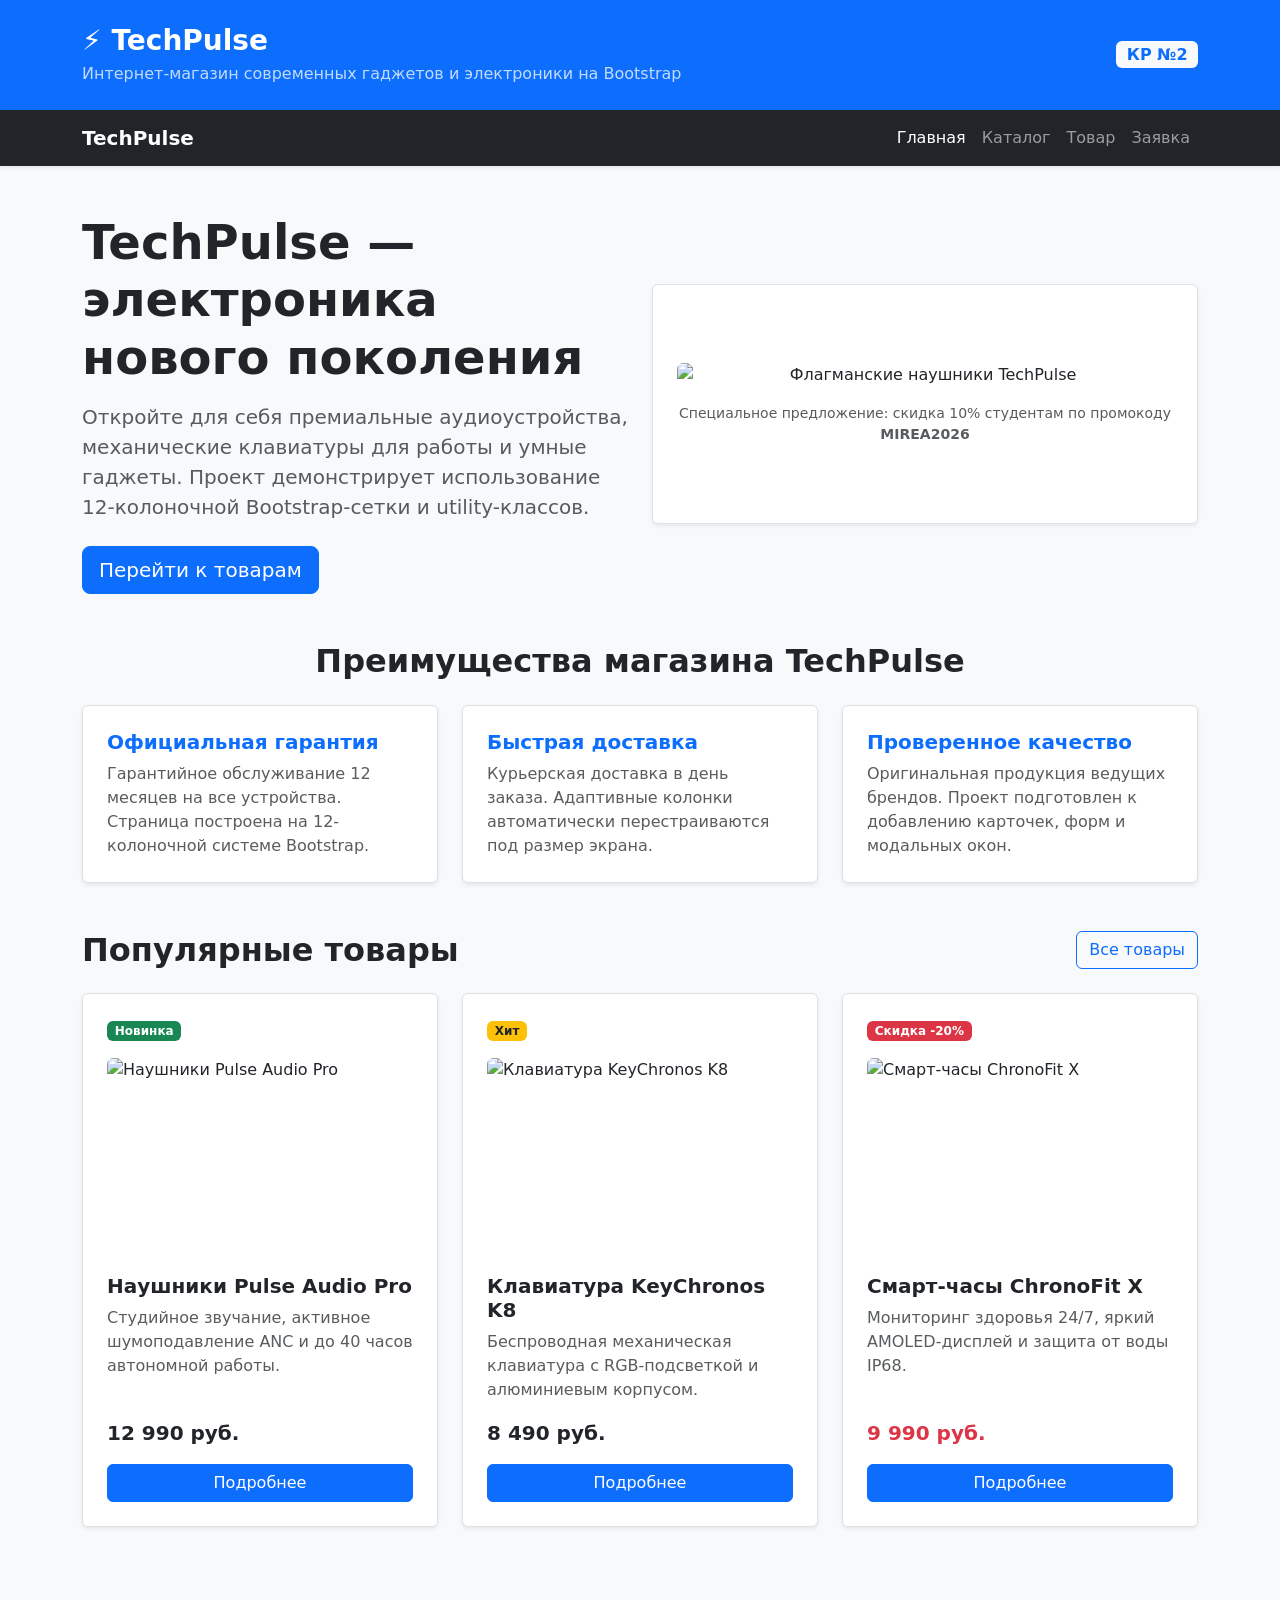
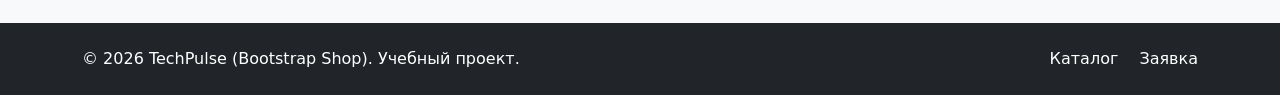
==== index.html @ ae02d6cd "feat: create Bootstrap grid homepage" ====
<!doctype html>
<html lang="ru">
  <head>
    <meta charset="UTF-8" />
    <meta name="viewport" content="width=device-width, initial-scale=1.0" />
    <meta
      name="description"
      content="Главная страница интернет-магазина гаджетов и электроники TechPulse на Bootstrap."
    />
    <title>Главная — TechPulse (Bootstrap Shop)</title>
    <!-- Подключение Bootstrap CSS через CDN -->
    <link
      href="https://cdn.jsdelivr.net/npm/bootstrap@5.3.3/dist/css/bootstrap.min.css"
      rel="stylesheet"
    />
    <!-- Подключение собственного файла стилей ПОСЛЕ Bootstrap -->
    <link rel="stylesheet" href="css/custom.css" />
  </head>
  <body class="d-flex flex-column bg-light">
    <!-- Шапка страницы (Этап 4) -->
    <header class="bg-primary text-white py-4">
      <div class="container">
        <div class="row align-items-center">
          <div class="col-12 col-md-8">
            <h1 class="h3 mb-1 fw-bold">⚡ TechPulse</h1>
            <p class="mb-0 opacity-75">
              Интернет-магазин современных гаджетов и электроники на Bootstrap
            </p>
          </div>
          <div class="col-12 col-md-4 text-md-end mt-3 mt-md-0">
            <span class="badge bg-light text-primary fs-6"> КР №2 </span>
          </div>
        </div>
      </div>
    </header>

    <!-- Навигация Bootstrap (Этап 5) -->
    <nav
      class="navbar navbar-expand-lg navbar-dark bg-dark sticky-top shadow-sm"
    >
      <div class="container">
        <a class="navbar-brand fw-bold" href="index.html">TechPulse</a>
        <button
          class="navbar-toggler"
          type="button"
          data-bs-toggle="collapse"
          data-bs-target="#mainNavbar"
          aria-controls="mainNavbar"
          aria-expanded="false"
          aria-label="Переключить навигацию"
        >
          <span class="navbar-toggler-icon"></span>
        </button>
        <div class="collapse navbar-collapse" id="mainNavbar">
          <ul class="navbar-nav ms-auto">
            <li class="nav-item">
              <a class="nav-link active" aria-current="page" href="index.html">
                Главная
              </a>
            </li>
            <li class="nav-item">
              <a class="nav-link" href="catalog.html">Каталог</a>
            </li>
            <li class="nav-item">
              <a class="nav-link" href="product.html">Товар</a>
            </li>
            <li class="nav-item">
              <a class="nav-link" href="order.html">Заявка</a>
            </li>
          </ul>
        </div>
      </div>
    </nav>

    <!-- Основное содержимое страницы -->
    <main class="flex-grow-1">
      <!-- Hero-блок на сетке (Этап 6) -->
      <section class="container my-5">
        <div class="row align-items-center g-4">
          <div class="col-12 col-lg-6">
            <h2 class="display-5 fw-bold mb-3">
              TechPulse — электроника нового поколения
            </h2>
            <p class="lead text-muted mb-4">
              Откройте для себя премиальные аудиоустройства, механические
              клавиатуры для работы и умные гаджеты. Проект демонстрирует
              использование 12-колоночной Bootstrap-сетки и utility-классов.
            </p>
            <a class="btn btn-primary btn-lg" href="#popular">
              Перейти к товарам
            </a>
          </div>
          <div class="col-12 col-lg-6">
            <div
              class="placeholder-box p-4 bg-white border rounded shadow-sm text-center d-flex flex-column justify-content-center align-items-center"
            >
              <img
                src="https://images.unsplash.com/photo-1505740420928-5e560c06d30e?auto=format&fit=crop&w=800&q=80"
                alt="Флагманские наушники TechPulse"
                class="img-fluid rounded mb-3 hero-banner-img"
              />
              <p class="mb-0 text-muted small">
                Специальное предложение: скидка 10% студентам по промокоду
                <strong>MIREA2026</strong>
              </p>
            </div>
          </div>
        </div>
      </section>

      <!-- Блок преимуществ (Этап 7) -->
      <section class="container my-5">
        <h2 class="text-center mb-4 fw-bold">
          Преимущества магазина TechPulse
        </h2>
        <div class="row g-4">
          <div class="col-12 col-md-4">
            <div class="p-4 border rounded h-100 bg-white shadow-sm">
              <h3 class="h5 fw-bold text-primary">Официальная гарантия</h3>
              <p class="mb-0 text-muted">
                Гарантийное обслуживание 12 месяцев на все устройства. Страница
                построена на 12-колоночной системе Bootstrap.
              </p>
            </div>
          </div>
          <div class="col-12 col-md-4">
            <div class="p-4 border rounded h-100 bg-white shadow-sm">
              <h3 class="h5 fw-bold text-primary">Быстрая доставка</h3>
              <p class="mb-0 text-muted">
                Курьерская доставка в день заказа. Адаптивные колонки
                автоматически перестраиваются под размер экрана.
              </p>
            </div>
          </div>
          <div class="col-12 col-md-4">
            <div class="p-4 border rounded h-100 bg-white shadow-sm">
              <h3 class="h5 fw-bold text-primary">Проверенное качество</h3>
              <p class="mb-0 text-muted">
                Оригинальная продукция ведущих брендов. Проект подготовлен к
                добавлению карточек, форм и модальных окон.
              </p>
            </div>
          </div>
        </div>
      </section>

      <!-- Сетка популярных товаров (Этап 8) -->
      <section class="container my-5" id="popular">
        <div class="d-flex justify-content-between align-items-center mb-4">
          <h2 class="mb-0 fw-bold">Популярные товары</h2>
          <a class="btn btn-outline-primary" href="catalog.html">
            Все товары
          </a>
        </div>

        <div class="row g-4">
          <!-- Товар 1 -->
          <div class="col-12 col-md-6 col-lg-4">
            <div
              class="border rounded h-100 p-4 bg-white shadow-sm d-flex flex-column"
            >
              <div class="mb-3">
                <span class="badge bg-success">Новинка</span>
              </div>
              <img
                src="https://images.unsplash.com/photo-1505740420928-5e560c06d30e?auto=format&fit=crop&w=600&q=80"
                alt="Наушники Pulse Audio Pro"
                class="img-fluid rounded mb-3 product-img"
              />
              <h3 class="h5 fw-bold">Наушники Pulse Audio Pro</h3>
              <p class="text-muted">
                Студийное звучание, активное шумоподавление ANC и до 40 часов
                автономной работы.
              </p>
              <p class="fw-bold fs-5 mb-3 mt-auto">12 990 руб.</p>
              <a class="btn btn-primary w-100" href="product.html">
                Подробнее
              </a>
            </div>
          </div>

          <!-- Товар 2 -->
          <div class="col-12 col-md-6 col-lg-4">
            <div
              class="border rounded h-100 p-4 bg-white shadow-sm d-flex flex-column"
            >
              <div class="mb-3">
                <span class="badge bg-warning text-dark">Хит</span>
              </div>
              <img
                src="https://images.unsplash.com/photo-1511467687858-23d96c32e4ae?auto=format&fit=crop&w=600&q=80"
                alt="Клавиатура KeyChronos K8"
                class="img-fluid rounded mb-3 product-img"
              />
              <h3 class="h5 fw-bold">Клавиатура KeyChronos K8</h3>
              <p class="text-muted">
                Беспроводная механическая клавиатура с RGB-подсветкой и
                алюминиевым корпусом.
              </p>
              <p class="fw-bold fs-5 mb-3 mt-auto">8 490 руб.</p>
              <a class="btn btn-primary w-100" href="product.html">
                Подробнее
              </a>
            </div>
          </div>

          <!-- Товар 3 -->
          <div class="col-12 col-md-6 col-lg-4">
            <div
              class="border rounded h-100 p-4 bg-white shadow-sm d-flex flex-column"
            >
              <div class="mb-3">
                <span class="badge bg-danger">Скидка -20%</span>
              </div>
              <img
                src="https://images.unsplash.com/photo-1523275335684-37898b6baf30?auto=format&fit=crop&w=600&q=80"
                alt="Смарт-часы ChronoFit X"
                class="img-fluid rounded mb-3 product-img"
              />
              <h3 class="h5 fw-bold">Смарт-часы ChronoFit X</h3>
              <p class="text-muted">
                Мониторинг здоровья 24/7, яркий AMOLED-дисплей и защита от воды
                IP68.
              </p>
              <p class="fw-bold fs-5 text-danger mb-3 mt-auto">9 990 руб.</p>
              <a class="btn btn-primary w-100" href="product.html">
                Подробнее
              </a>
            </div>
          </div>
        </div>
      </section>
    </main>

    <!-- Подвал сайта (Этап 9) -->
    <footer class="bg-dark text-white py-4 mt-5">
      <div class="container">
        <div class="row align-items-center g-3">
          <div class="col-12 col-md-6">
            <p class="mb-0">
              &copy; 2026 TechPulse (Bootstrap Shop). Учебный проект.
            </p>
          </div>
          <div class="col-12 col-md-6 text-md-end">
            <a class="text-white text-decoration-none me-3" href="catalog.html">
              Каталог
            </a>
            <a class="text-white text-decoration-none" href="order.html">
              Заявка
            </a>
          </div>
        </div>
      </div>
    </footer>

    <!-- Подключение Bootstrap JS Bundle -->
    <script src="https://cdn.jsdelivr.net/npm/bootstrap@5.3.3/dist/js/bootstrap.bundle.min.js"></script>
  </body>
</html>
---- css/custom.css ----
body {
  min-height: 100vh;
}

.placeholder-box {
  min-height: 240px;
}

.hero-banner-img {
  max-height: 260px;
  width: 100%;
  object-fit: cover;
}

.product-img {
  height: 200px;
  width: 100%;
  object-fit: cover;
}
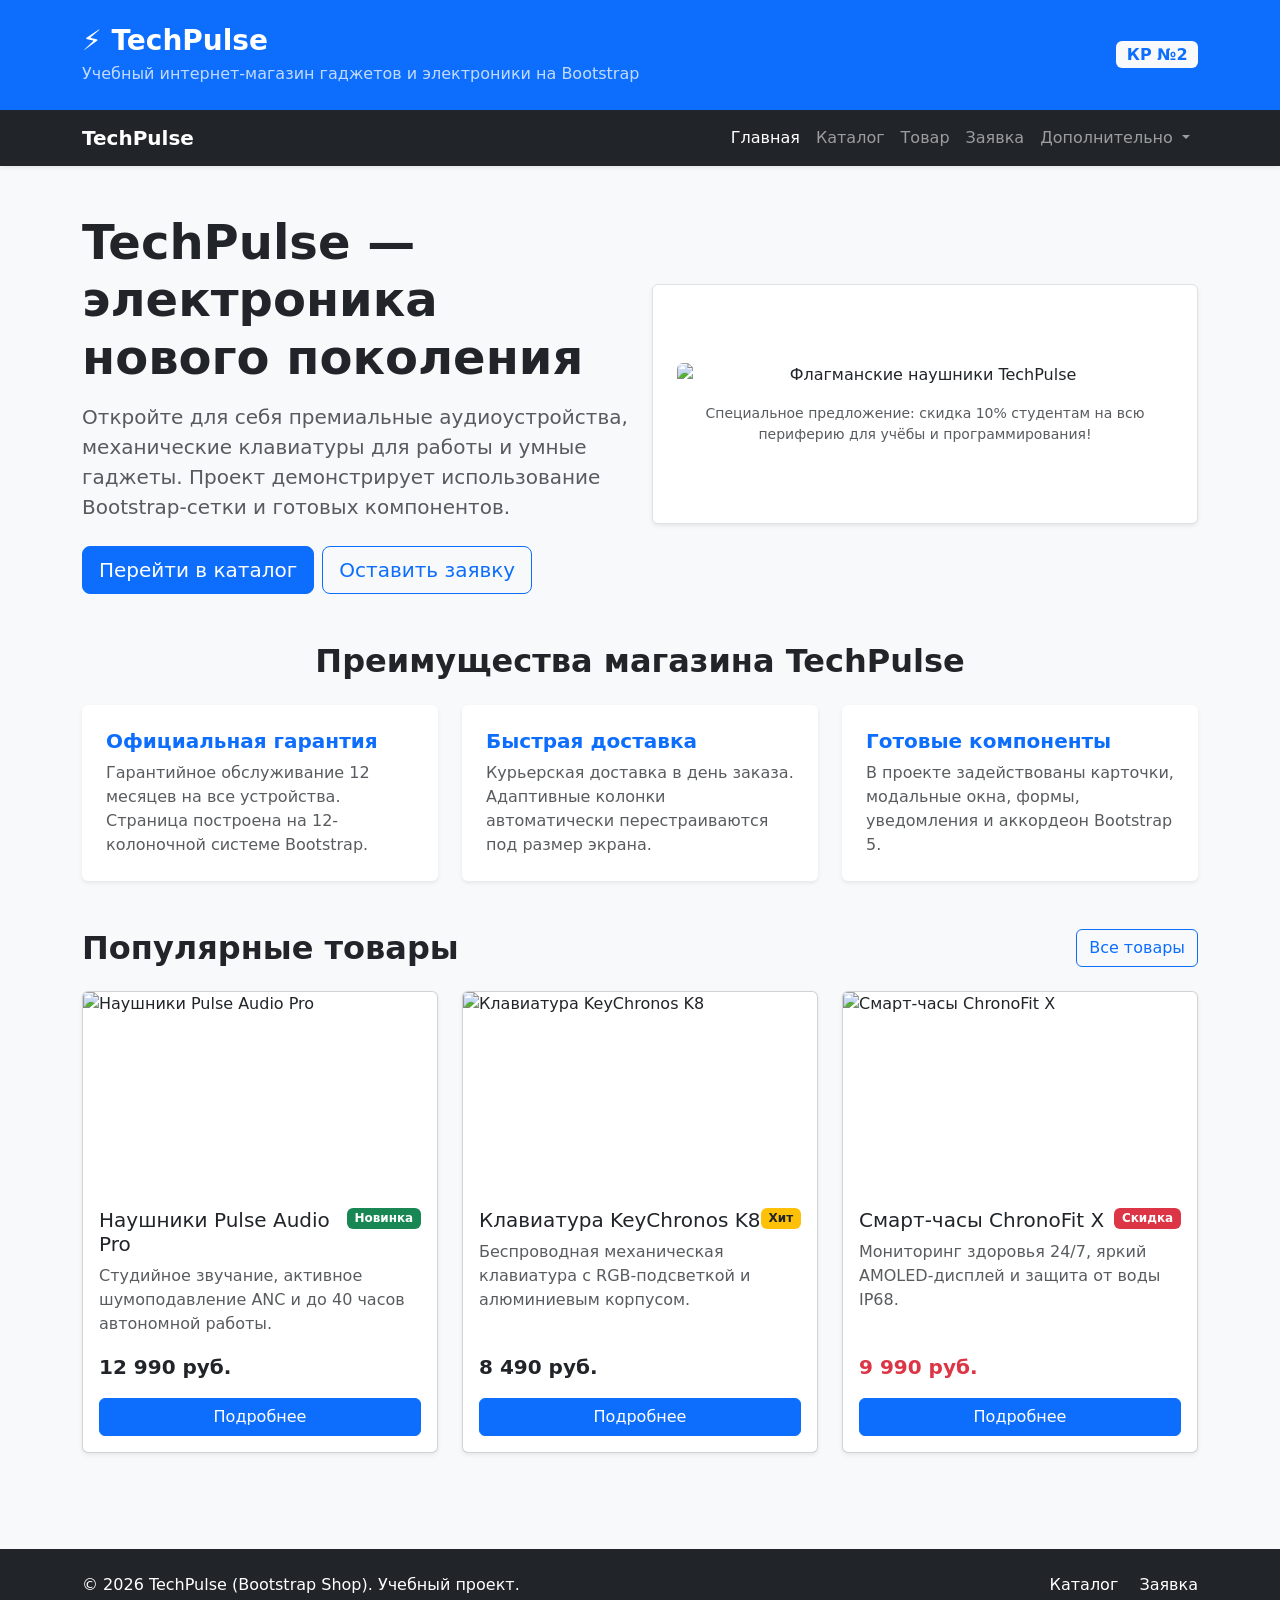
==== commit 77fafca1: "feat: add Bootstrap components pages" ====
--- a/index.html
+++ b/index.html
@@ -8,23 +8,21 @@
       content="Главная страница интернет-магазина гаджетов и электроники TechPulse на Bootstrap."
     />
     <title>Главная — TechPulse (Bootstrap Shop)</title>
-    <!-- Подключение Bootstrap CSS через CDN -->
     <link
       href="https://cdn.jsdelivr.net/npm/bootstrap@5.3.3/dist/css/bootstrap.min.css"
       rel="stylesheet"
     />
-    <!-- Подключение собственного файла стилей ПОСЛЕ Bootstrap -->
     <link rel="stylesheet" href="css/custom.css" />
   </head>
   <body class="d-flex flex-column bg-light">
-    <!-- Шапка страницы (Этап 4) -->
+    <!-- Шапка страницы -->
     <header class="bg-primary text-white py-4">
       <div class="container">
         <div class="row align-items-center">
           <div class="col-12 col-md-8">
             <h1 class="h3 mb-1 fw-bold">⚡ TechPulse</h1>
             <p class="mb-0 opacity-75">
-              Интернет-магазин современных гаджетов и электроники на Bootstrap
+              Учебный интернет-магазин гаджетов и электроники на Bootstrap
             </p>
           </div>
           <div class="col-12 col-md-4 text-md-end mt-3 mt-md-0">
@@ -34,7 +32,7 @@
       </div>
     </header>
 
-    <!-- Навигация Bootstrap (Этап 5) -->
+    <!-- Единая навигация Bootstrap с dropdown (Этап 4) -->
     <nav
       class="navbar navbar-expand-lg navbar-dark bg-dark sticky-top shadow-sm"
     >
@@ -54,27 +52,50 @@
         <div class="collapse navbar-collapse" id="mainNavbar">
           <ul class="navbar-nav ms-auto">
             <li class="nav-item">
-              <a class="nav-link active" aria-current="page" href="index.html">
-                Главная
+              <a class="nav-link active" aria-current="page" href="index.html"
+                >Главная</a
+              >
+            </li>
+            <li class="nav-item">
+              <a class="nav-link" href="catalog.html">Каталог</a>
+            </li>
+            <li class="nav-item">
+              <a class="nav-link" href="product.html">Товар</a>
+            </li>
+            <li class="nav-item">
+              <a class="nav-link" href="order.html">Заявка</a>
+            </li>
+            <li class="nav-item dropdown">
+              <a
+                class="nav-link dropdown-toggle"
+                href="#"
+                role="button"
+                data-bs-toggle="dropdown"
+                aria-expanded="false"
+              >
+                Дополнительно
               </a>
-            </li>
-            <li class="nav-item">
-              <a class="nav-link" href="catalog.html">Каталог</a>
-            </li>
-            <li class="nav-item">
-              <a class="nav-link" href="product.html">Товар</a>
-            </li>
-            <li class="nav-item">
-              <a class="nav-link" href="order.html">Заявка</a>
+              <ul class="dropdown-menu dropdown-menu-end">
+                <li>
+                  <a class="dropdown-item" href="catalog.html">Все товары</a>
+                </li>
+                <li>
+                  <a class="dropdown-item" href="order.html">Оформить заявку</a>
+                </li>
+                <li>
+                  <a class="dropdown-item" href="index.html#popular"
+                    >Популярное</a
+                  >
+                </li>
+              </ul>
             </li>
           </ul>
         </div>
       </div>
     </nav>
 
-    <!-- Основное содержимое страницы -->
     <main class="flex-grow-1">
-      <!-- Hero-блок на сетке (Этап 6) -->
+      <!-- Hero-блок на сетке -->
       <section class="container my-5">
         <div class="row align-items-center g-4">
           <div class="col-12 col-lg-6">
@@ -84,11 +105,16 @@
             <p class="lead text-muted mb-4">
               Откройте для себя премиальные аудиоустройства, механические
               клавиатуры для работы и умные гаджеты. Проект демонстрирует
-              использование 12-колоночной Bootstrap-сетки и utility-классов.
+              использование Bootstrap-сетки и готовых компонентов.
             </p>
-            <a class="btn btn-primary btn-lg" href="#popular">
-              Перейти к товарам
-            </a>
+            <div class="d-flex flex-wrap gap-2">
+              <a class="btn btn-primary btn-lg" href="catalog.html">
+                Перейти в каталог
+              </a>
+              <a class="btn btn-outline-primary btn-lg" href="order.html">
+                Оставить заявку
+              </a>
+            </div>
           </div>
           <div class="col-12 col-lg-6">
             <div
@@ -100,51 +126,57 @@
                 class="img-fluid rounded mb-3 hero-banner-img"
               />
               <p class="mb-0 text-muted small">
-                Специальное предложение: скидка 10% студентам по промокоду
-                <strong>MIREA2026</strong>
+                Специальное предложение: скидка 10% студентам на всю периферию
+                для учёбы и программирования!
               </p>
             </div>
           </div>
         </div>
       </section>
 
-      <!-- Блок преимуществ (Этап 7) -->
+      <!-- Блок преимуществ -->
       <section class="container my-5">
         <h2 class="text-center mb-4 fw-bold">
           Преимущества магазина TechPulse
         </h2>
         <div class="row g-4">
           <div class="col-12 col-md-4">
-            <div class="p-4 border rounded h-100 bg-white shadow-sm">
-              <h3 class="h5 fw-bold text-primary">Официальная гарантия</h3>
-              <p class="mb-0 text-muted">
-                Гарантийное обслуживание 12 месяцев на все устройства. Страница
-                построена на 12-колоночной системе Bootstrap.
-              </p>
+            <div class="card h-100 shadow-sm border-0">
+              <div class="card-body p-4">
+                <h3 class="h5 fw-bold text-primary">Официальная гарантия</h3>
+                <p class="mb-0 text-muted">
+                  Гарантийное обслуживание 12 месяцев на все устройства.
+                  Страница построена на 12-колоночной системе Bootstrap.
+                </p>
+              </div>
             </div>
           </div>
           <div class="col-12 col-md-4">
-            <div class="p-4 border rounded h-100 bg-white shadow-sm">
-              <h3 class="h5 fw-bold text-primary">Быстрая доставка</h3>
-              <p class="mb-0 text-muted">
-                Курьерская доставка в день заказа. Адаптивные колонки
-                автоматически перестраиваются под размер экрана.
-              </p>
+            <div class="card h-100 shadow-sm border-0">
+              <div class="card-body p-4">
+                <h3 class="h5 fw-bold text-primary">Быстрая доставка</h3>
+                <p class="mb-0 text-muted">
+                  Курьерская доставка в день заказа. Адаптивные колонки
+                  автоматически перестраиваются под размер экрана.
+                </p>
+              </div>
             </div>
           </div>
           <div class="col-12 col-md-4">
-            <div class="p-4 border rounded h-100 bg-white shadow-sm">
-              <h3 class="h5 fw-bold text-primary">Проверенное качество</h3>
-              <p class="mb-0 text-muted">
-                Оригинальная продукция ведущих брендов. Проект подготовлен к
-                добавлению карточек, форм и модальных окон.
-              </p>
+            <div class="card h-100 shadow-sm border-0">
+              <div class="card-body p-4">
+                <h3 class="h5 fw-bold text-primary">Готовые компоненты</h3>
+                <p class="mb-0 text-muted">
+                  В проекте задействованы карточки, модальные окна, формы,
+                  уведомления и аккордеон Bootstrap 5.
+                </p>
+              </div>
             </div>
           </div>
         </div>
       </section>
 
-      <!-- Сетка популярных товаров (Этап 8) -->
+      <!-- Сетка популярных товаров -->
       <section class="container my-5" id="popular">
         <div class="d-flex justify-content-between align-items-center mb-4">
           <h2 class="mb-0 fw-bold">Популярные товары</h2>
@@ -154,85 +186,87 @@
         </div>
 
         <div class="row g-4">
-          <!-- Товар 1 -->
           <div class="col-12 col-md-6 col-lg-4">
-            <div
-              class="border rounded h-100 p-4 bg-white shadow-sm d-flex flex-column"
-            >
-              <div class="mb-3">
-                <span class="badge bg-success">Новинка</span>
-              </div>
+            <div class="card h-100 shadow-sm">
               <img
                 src="https://images.unsplash.com/photo-1505740420928-5e560c06d30e?auto=format&fit=crop&w=600&q=80"
+                class="card-img-top"
                 alt="Наушники Pulse Audio Pro"
-                class="img-fluid rounded mb-3 product-img"
-              />
-              <h3 class="h5 fw-bold">Наушники Pulse Audio Pro</h3>
-              <p class="text-muted">
-                Студийное звучание, активное шумоподавление ANC и до 40 часов
-                автономной работы.
-              </p>
-              <p class="fw-bold fs-5 mb-3 mt-auto">12 990 руб.</p>
-              <a class="btn btn-primary w-100" href="product.html">
-                Подробнее
-              </a>
-            </div>
-          </div>
-
-          <!-- Товар 2 -->
+              />
+              <div class="card-body d-flex flex-column">
+                <div
+                  class="d-flex justify-content-between align-items-start mb-2"
+                >
+                  <h3 class="card-title h5 mb-0">Наушники Pulse Audio Pro</h3>
+                  <span class="badge bg-success">Новинка</span>
+                </div>
+                <p class="card-text text-muted">
+                  Студийное звучание, активное шумоподавление ANC и до 40 часов
+                  автономной работы.
+                </p>
+                <p class="fw-bold fs-5 mt-auto mb-3">12 990 руб.</p>
+                <a class="btn btn-primary w-100" href="product.html"
+                  >Подробнее</a
+                >
+              </div>
+            </div>
+          </div>
+
           <div class="col-12 col-md-6 col-lg-4">
-            <div
-              class="border rounded h-100 p-4 bg-white shadow-sm d-flex flex-column"
-            >
-              <div class="mb-3">
-                <span class="badge bg-warning text-dark">Хит</span>
-              </div>
+            <div class="card h-100 shadow-sm">
               <img
                 src="https://images.unsplash.com/photo-1511467687858-23d96c32e4ae?auto=format&fit=crop&w=600&q=80"
+                class="card-img-top"
                 alt="Клавиатура KeyChronos K8"
-                class="img-fluid rounded mb-3 product-img"
-              />
-              <h3 class="h5 fw-bold">Клавиатура KeyChronos K8</h3>
-              <p class="text-muted">
-                Беспроводная механическая клавиатура с RGB-подсветкой и
-                алюминиевым корпусом.
-              </p>
-              <p class="fw-bold fs-5 mb-3 mt-auto">8 490 руб.</p>
-              <a class="btn btn-primary w-100" href="product.html">
-                Подробнее
-              </a>
-            </div>
-          </div>
-
-          <!-- Товар 3 -->
+              />
+              <div class="card-body d-flex flex-column">
+                <div
+                  class="d-flex justify-content-between align-items-start mb-2"
+                >
+                  <h3 class="card-title h5 mb-0">Клавиатура KeyChronos K8</h3>
+                  <span class="badge bg-warning text-dark">Хит</span>
+                </div>
+                <p class="card-text text-muted">
+                  Беспроводная механическая клавиатура с RGB-подсветкой и
+                  алюминиевым корпусом.
+                </p>
+                <p class="fw-bold fs-5 mt-auto mb-3">8 490 руб.</p>
+                <a class="btn btn-primary w-100" href="product.html"
+                  >Подробнее</a
+                >
+              </div>
+            </div>
+          </div>
+
           <div class="col-12 col-md-6 col-lg-4">
-            <div
-              class="border rounded h-100 p-4 bg-white shadow-sm d-flex flex-column"
-            >
-              <div class="mb-3">
-                <span class="badge bg-danger">Скидка -20%</span>
-              </div>
+            <div class="card h-100 shadow-sm">
               <img
                 src="https://images.unsplash.com/photo-1523275335684-37898b6baf30?auto=format&fit=crop&w=600&q=80"
+                class="card-img-top"
                 alt="Смарт-часы ChronoFit X"
-                class="img-fluid rounded mb-3 product-img"
-              />
-              <h3 class="h5 fw-bold">Смарт-часы ChronoFit X</h3>
-              <p class="text-muted">
-                Мониторинг здоровья 24/7, яркий AMOLED-дисплей и защита от воды
-                IP68.
-              </p>
-              <p class="fw-bold fs-5 text-danger mb-3 mt-auto">9 990 руб.</p>
-              <a class="btn btn-primary w-100" href="product.html">
-                Подробнее
-              </a>
+              />
+              <div class="card-body d-flex flex-column">
+                <div
+                  class="d-flex justify-content-between align-items-start mb-2"
+                >
+                  <h3 class="card-title h5 mb-0">Смарт-часы ChronoFit X</h3>
+                  <span class="badge bg-danger">Скидка</span>
+                </div>
+                <p class="card-text text-muted">
+                  Мониторинг здоровья 24/7, яркий AMOLED-дисплей и защита от
+                  воды IP68.
+                </p>
+                <p class="fw-bold fs-5 text-danger mt-auto mb-3">9 990 руб.</p>
+                <a class="btn btn-primary w-100" href="product.html"
+                  >Подробнее</a
+                >
+              </div>
             </div>
           </div>
         </div>
       </section>
     </main>
 
-    <!-- Подвал сайта (Этап 9) -->
     <footer class="bg-dark text-white py-4 mt-5">
       <div class="container">
         <div class="row align-items-center g-3">
@@ -242,18 +276,17 @@
             </p>
           </div>
           <div class="col-12 col-md-6 text-md-end">
-            <a class="text-white text-decoration-none me-3" href="catalog.html">
-              Каталог
-            </a>
-            <a class="text-white text-decoration-none" href="order.html">
-              Заявка
-            </a>
+            <a class="text-white text-decoration-none me-3" href="catalog.html"
+              >Каталог</a
+            >
+            <a class="text-white text-decoration-none" href="order.html"
+              >Заявка</a
+            >
           </div>
         </div>
       </div>
     </footer>
 
-    <!-- Подключение Bootstrap JS Bundle -->
     <script src="https://cdn.jsdelivr.net/npm/bootstrap@5.3.3/dist/js/bootstrap.bundle.min.js"></script>
   </body>
 </html>
--- a/css/custom.css
+++ b/css/custom.css
@@ -6,14 +6,22 @@
   min-height: 240px;
 }
 
+.placeholder-image {
+  min-height: 320px;
+}
+
+.card-img-top {
+  height: 200px;
+  object-fit: cover;
+}
+
 .hero-banner-img {
   max-height: 260px;
   width: 100%;
   object-fit: cover;
 }
 
-.product-img {
-  height: 200px;
-  width: 100%;
+.product-detail-img {
+  max-height: 380px;
   object-fit: cover;
 }
